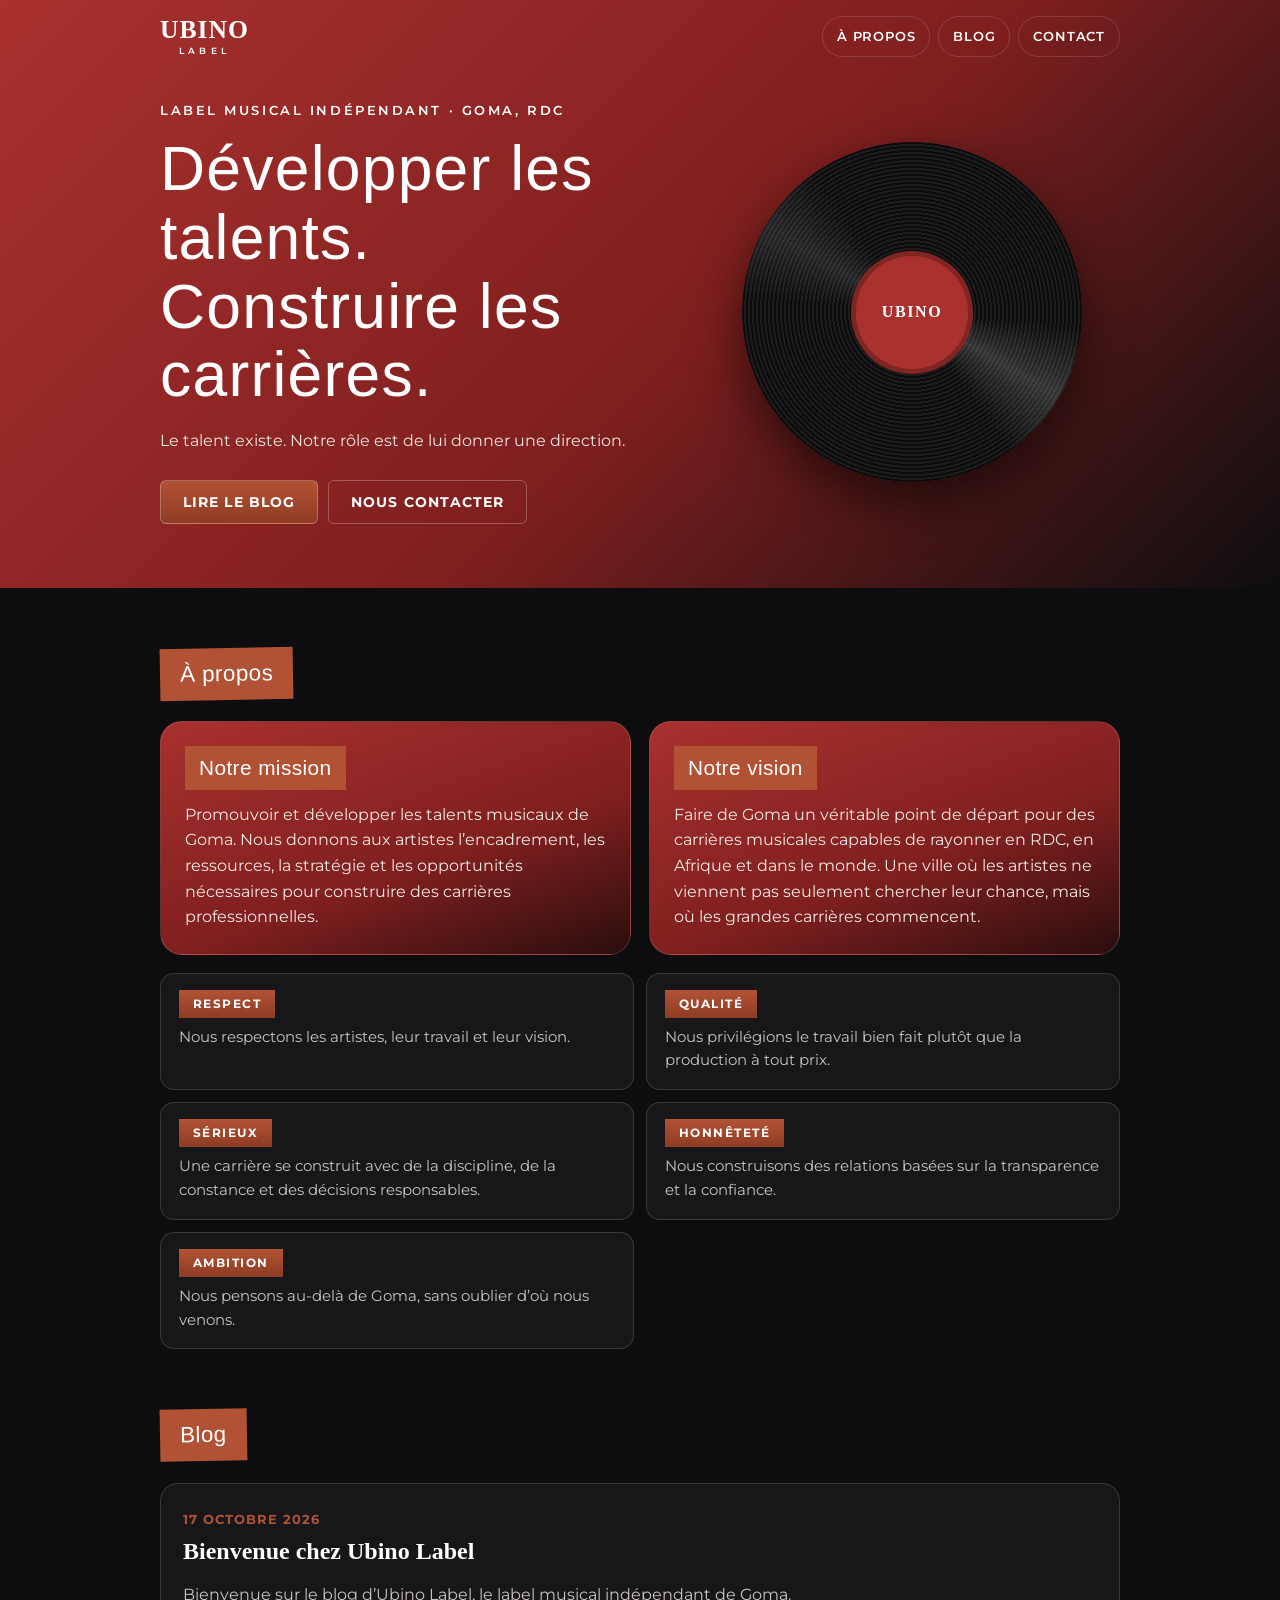
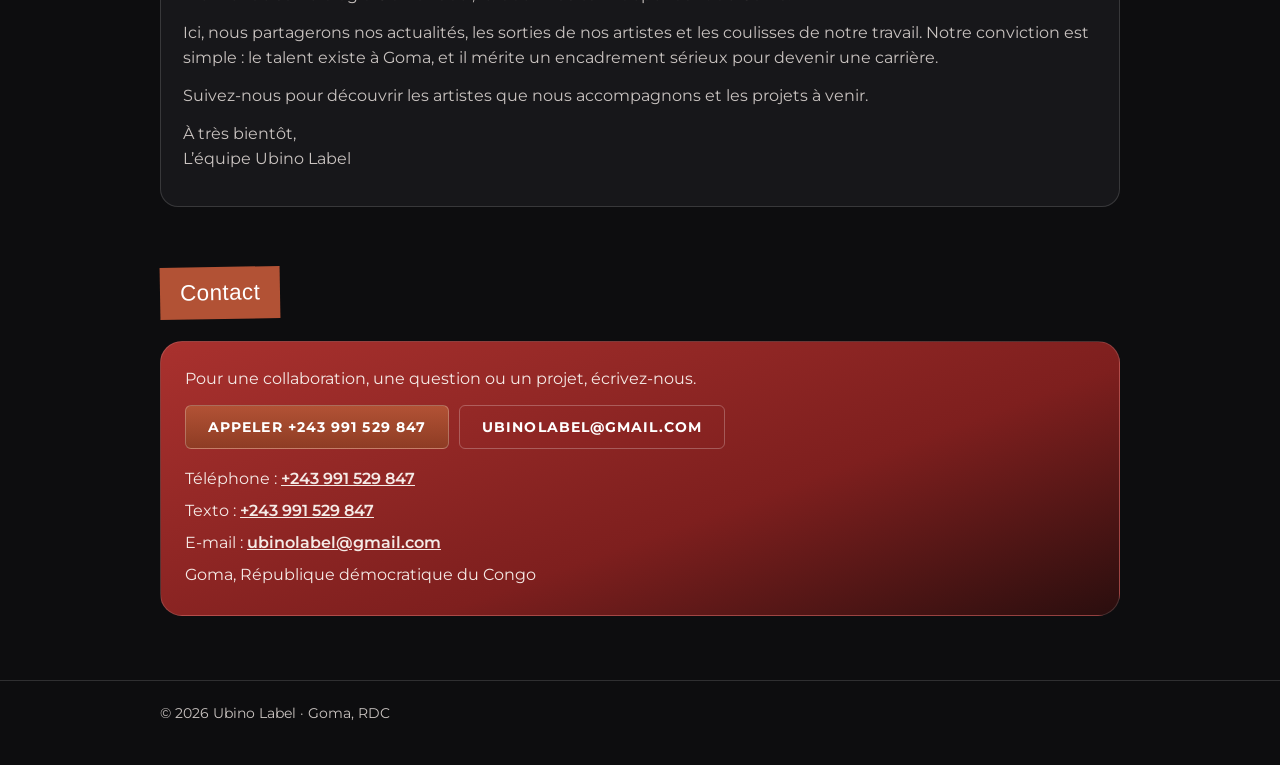
==== index.html @ 779557ee "Add files via upload" ====
<!DOCTYPE html>
<html lang="fr">
<head>
<meta charset="utf-8">
<meta name="viewport" content="width=device-width, initial-scale=1">
<title>Ubino Label — Label musical indépendant à Goma</title>
<meta name="description" content="Ubino Label, label musical indépendant à Goma, RDC. Développer les talents. Construire les carrières.">
<link rel="preconnect" href="https://fonts.googleapis.com">
<link href="https://fonts.googleapis.com/css2?family=Permanent+Marker&family=Montserrat:wght@400;600;700&display=swap" rel="stylesheet">
<style>
:root{
  --black:#0D0D0F; --panel:#17171A; --red:#A9312E; --red2:#7E1F1E; --rust:#B25235; --rust2:#8E3C24;
  --ink:#FFFFFF; --muted:#C9C3C0; --line:rgba(255,255,255,.14);
  color-scheme:dark;
}
*,*::before,*::after{box-sizing:border-box}
html{scroll-behavior:smooth;background:var(--black)}
body{margin:0;background:var(--black);color:var(--ink);font-family:Montserrat,system-ui,-apple-system,"Segoe UI",sans-serif;line-height:1.6;-webkit-text-size-adjust:100%}
a{color:inherit}
a:focus-visible,button:focus-visible{outline:3px solid #fff;outline-offset:3px}
.wrap{max-width:1000px;margin:0 auto;padding:0 20px}
.brush{font-family:"Permanent Marker","Segoe Print",Impact,sans-serif;font-weight:400;letter-spacing:.02em}

/* Navigation */
.top{display:flex;flex-wrap:wrap;align-items:center;gap:10px 20px;padding:16px 0}
.logo{font-family:Georgia,"Times New Roman",serif;font-weight:700;font-size:1.6rem;letter-spacing:.04em;text-decoration:none;line-height:1}
.logo small{display:block;font:600 .55rem Montserrat,sans-serif;letter-spacing:.5em;text-align:center;margin-top:3px}
.nav{display:flex;gap:8px;margin-left:auto;overflow-x:auto}
.nav a{white-space:nowrap;text-decoration:none;font-size:.82rem;font-weight:600;letter-spacing:.06em;text-transform:uppercase;padding:9px 14px;border-radius:999px;border:1px solid var(--line)}

/* Accueil */
.hero{background:linear-gradient(135deg,var(--red) 0%,var(--red2) 55%,var(--black) 100%)}
.hero .grid{display:grid;gap:36px;align-items:center;padding:28px 0 64px}
@media (min-width:820px){.hero .grid{grid-template-columns:1.1fr .9fr}}
.kicker{font-size:.8rem;font-weight:600;letter-spacing:.2em;text-transform:uppercase;margin:0 0 14px}
.hero h1{font-size:clamp(2.2rem,8vw,3.9rem);line-height:1.1;margin:0 0 18px}
.hero p.lead{max-width:44ch;color:#F3E6E2;margin:0 0 26px}
.row{display:flex;flex-wrap:wrap;gap:10px}
.btn{display:inline-block;text-decoration:none;font:700 .85rem Montserrat,sans-serif;letter-spacing:.08em;text-transform:uppercase;padding:13px 22px;border-radius:6px;background:linear-gradient(180deg,var(--rust),var(--rust2));color:#fff;border:1px solid rgba(255,255,255,.25)}
.btn.ghost{background:transparent}
.disc{position:relative;width:min(76vw,340px);aspect-ratio:1;border-radius:50%;margin:0 auto;
  background:repeating-radial-gradient(circle,#0b0b0c 0 2px,#1c1c1f 2px 4px);box-shadow:0 20px 50px rgba(0,0,0,.55)}
.disc::before{content:"";position:absolute;inset:0;border-radius:50%;background:conic-gradient(from 30deg,transparent 0 18%,rgba(255,255,255,.16) 25%,transparent 32% 68%,rgba(255,255,255,.1) 75%,transparent 82%)}
.disc::after{content:"UBINO";position:absolute;left:32%;top:32%;width:36%;height:36%;border-radius:50%;background:var(--red);display:flex;align-items:center;justify-content:center;font:700 clamp(.7rem,3vw,1rem) Georgia,serif;letter-spacing:.1em;box-shadow:inset 0 0 0 5px rgba(0,0,0,.25)}
@media (prefers-reduced-motion:no-preference){.disc{animation:spin 18s linear infinite}}
@keyframes spin{to{transform:rotate(360deg)}}

/* Sections */
section{padding:60px 0 0}
.tag{display:inline-block;background:var(--rust);padding:8px 20px;font-size:1.4rem;margin:0 0 22px;transform:rotate(-1deg)}
.two{display:grid;gap:18px}
@media (min-width:820px){.two{grid-template-columns:1fr 1fr}}
.card{background:linear-gradient(160deg,var(--red) 0%,var(--red2) 60%,#2a0e0e 100%);border-radius:22px;padding:24px;border:1px solid var(--line)}
.card h3{margin:0 0 12px;font-size:1.3rem;display:inline-block;background:var(--rust);padding:5px 14px}
.card p{margin:0;color:#F5EAE6}
.values{display:grid;gap:12px;margin-top:18px}
@media (min-width:700px){.values{grid-template-columns:1fr 1fr}}
.val{background:var(--panel);border:1px solid var(--line);border-radius:14px;padding:16px 18px}
.val b{display:inline-block;background:linear-gradient(180deg,var(--rust),var(--rust2));padding:4px 14px;font-size:.78rem;letter-spacing:.12em;text-transform:uppercase;margin-bottom:8px}
.val p{margin:0;color:var(--muted);font-size:.93rem}

/* Blog */
.posts{display:grid;gap:16px}
.post{background:var(--panel);border:1px solid var(--line);border-radius:18px;padding:22px}
.post h3{margin:0 0 4px;font-family:Georgia,"Times New Roman",serif;font-size:1.5rem}
.post time{font-size:.8rem;color:var(--rust);font-weight:700;letter-spacing:.08em;text-transform:uppercase}
.post .body{margin-top:12px;color:var(--muted);white-space:pre-line}
.post .body p{margin:0 0 12px}

/* Contact */
.contact .card{display:grid;gap:14px}
.contact p{margin:0}
.links{line-height:2}
.links a{font-weight:600;text-decoration:underline}
footer{margin-top:64px;border-top:1px solid var(--line);padding:22px 0 40px;color:var(--muted);font-size:.85rem}
</style>
</head>
<body>

<div class="hero" id="accueil">
  <div class="wrap">
    <header class="top">
      <a class="logo" href="#accueil">UBINO<small>LABEL</small></a>
      <nav class="nav" aria-label="Navigation">
        <a href="#apropos">À propos</a>
        <a href="#blog">Blog</a>
        <a href="#contact">Contact</a>
      </nav>
    </header>
    <div class="grid">
      <div>
        <p class="kicker">Label musical indépendant · Goma, RDC</p>
        <h1 class="brush">Développer les talents. Construire les carrières.</h1>
        <p class="lead">Le talent existe. Notre rôle est de lui donner une direction.</p>
        <div class="row">
          <a class="btn" href="#blog">Lire le blog</a>
          <a class="btn ghost" href="#contact">Nous contacter</a>
        </div>
      </div>
      <div class="disc" role="img" aria-label="Disque vinyle Ubino"></div>
    </div>
  </div>
</div>

<main class="wrap">
  <section id="apropos">
    <h2 class="tag brush">À propos</h2>
    <div class="two">
      <div class="card">
        <h3 class="brush">Notre mission</h3>
        <p>Promouvoir et développer les talents musicaux de Goma. Nous donnons aux artistes l’encadrement, les ressources, la stratégie et les opportunités nécessaires pour construire des carrières professionnelles.</p>
      </div>
      <div class="card">
        <h3 class="brush">Notre vision</h3>
        <p>Faire de Goma un véritable point de départ pour des carrières musicales capables de rayonner en RDC, en Afrique et dans le monde. Une ville où les artistes ne viennent pas seulement chercher leur chance, mais où les grandes carrières commencent.</p>
      </div>
    </div>
    <div class="values">
      <div class="val"><b>Respect</b><p>Nous respectons les artistes, leur travail et leur vision.</p></div>
      <div class="val"><b>Qualité</b><p>Nous privilégions le travail bien fait plutôt que la production à tout prix.</p></div>
      <div class="val"><b>Sérieux</b><p>Une carrière se construit avec de la discipline, de la constance et des décisions responsables.</p></div>
      <div class="val"><b>Honnêteté</b><p>Nous construisons des relations basées sur la transparence et la confiance.</p></div>
      <div class="val"><b>Ambition</b><p>Nous pensons au-delà de Goma, sans oublier d’où nous venons.</p></div>
    </div>
  </section>

  <section id="blog">
    <h2 class="tag brush">Blog</h2>
    <div class="posts" id="posts"></div>
  </section>

  <section id="contact" class="contact">
    <h2 class="tag brush">Contact</h2>
    <div class="card">
      <p>Pour une collaboration, une question ou un projet, écrivez-nous.</p>
      <div class="row">
        <a class="btn" id="tel" href="#">Appeler</a>
        <a class="btn ghost" id="mail" href="#">E-mail</a>
      </div>
      <p class="links">
        Téléphone : <a id="tel2" href="#"></a><br>
        Texto : <a id="sms" href="#"></a><br>
        E-mail : <a id="mail2" href="#"></a><br>
        <span id="info"></span>
      </p>
    </div>
  </section>
</main>

<footer>
  <div class="wrap">© 2026 Ubino Label · Goma, RDC</div>
</footer>

<script>
/* ===== À MODIFIER : contacts et articles du blog ===== */
var PHONE_DISPLAY = "+243 991 529 847";
var PHONE_LINK = "+243991529847";
var EMAIL = "ubinolabel@gmail.com";

/* Pour ajouter un article, copiez un bloc { ... } et placez-le en PREMIER dans la liste.
   Séparez les paragraphes par une ligne vide (\n\n). */
var POSTS = [
  {
    title: "Bienvenue chez Ubino Label",
    date: "17 octobre 2026",
    text: "Bienvenue sur le blog d’Ubino Label, le label musical indépendant de Goma.\n\nIci, nous partagerons nos actualités, les sorties de nos artistes et les coulisses de notre travail. Notre conviction est simple : le talent existe à Goma, et il mérite un encadrement sérieux pour devenir une carrière.\n\nSuivez-nous pour découvrir les artistes que nous accompagnons et les projets à venir.\n\nÀ très bientôt,\nL’équipe Ubino Label"
  }
];
/* ====================================================== */

function el(tag, cls, text){ var e = document.createElement(tag); if (cls) e.className = cls; if (text !== undefined) e.textContent = text; return e; }

var box = document.getElementById("posts");
POSTS.forEach(function(p){
  var a = el("article", "post");
  a.append(el("time", "", p.date), el("h3", "", p.title));
  var b = el("div", "body");
  p.text.split("\n\n").forEach(function(par){ b.appendChild(el("p", "", par)); });
  a.appendChild(b);
  box.appendChild(a);
});

var tel = document.getElementById("tel");
tel.href = "tel:" + PHONE_LINK; tel.textContent = "Appeler " + PHONE_DISPLAY;
var mail = document.getElementById("mail");
mail.href = "mailto:" + EMAIL; mail.textContent = EMAIL;
var tel2 = document.getElementById("tel2"); tel2.href = "tel:" + PHONE_LINK; tel2.textContent = PHONE_DISPLAY;
var sms = document.getElementById("sms"); sms.href = "sms:" + PHONE_LINK; sms.textContent = PHONE_DISPLAY;
var mail2 = document.getElementById("mail2"); mail2.href = "mailto:" + EMAIL; mail2.textContent = EMAIL;
document.getElementById("info").textContent = "Goma, République démocratique du Congo";
</script>
</body>
</html>
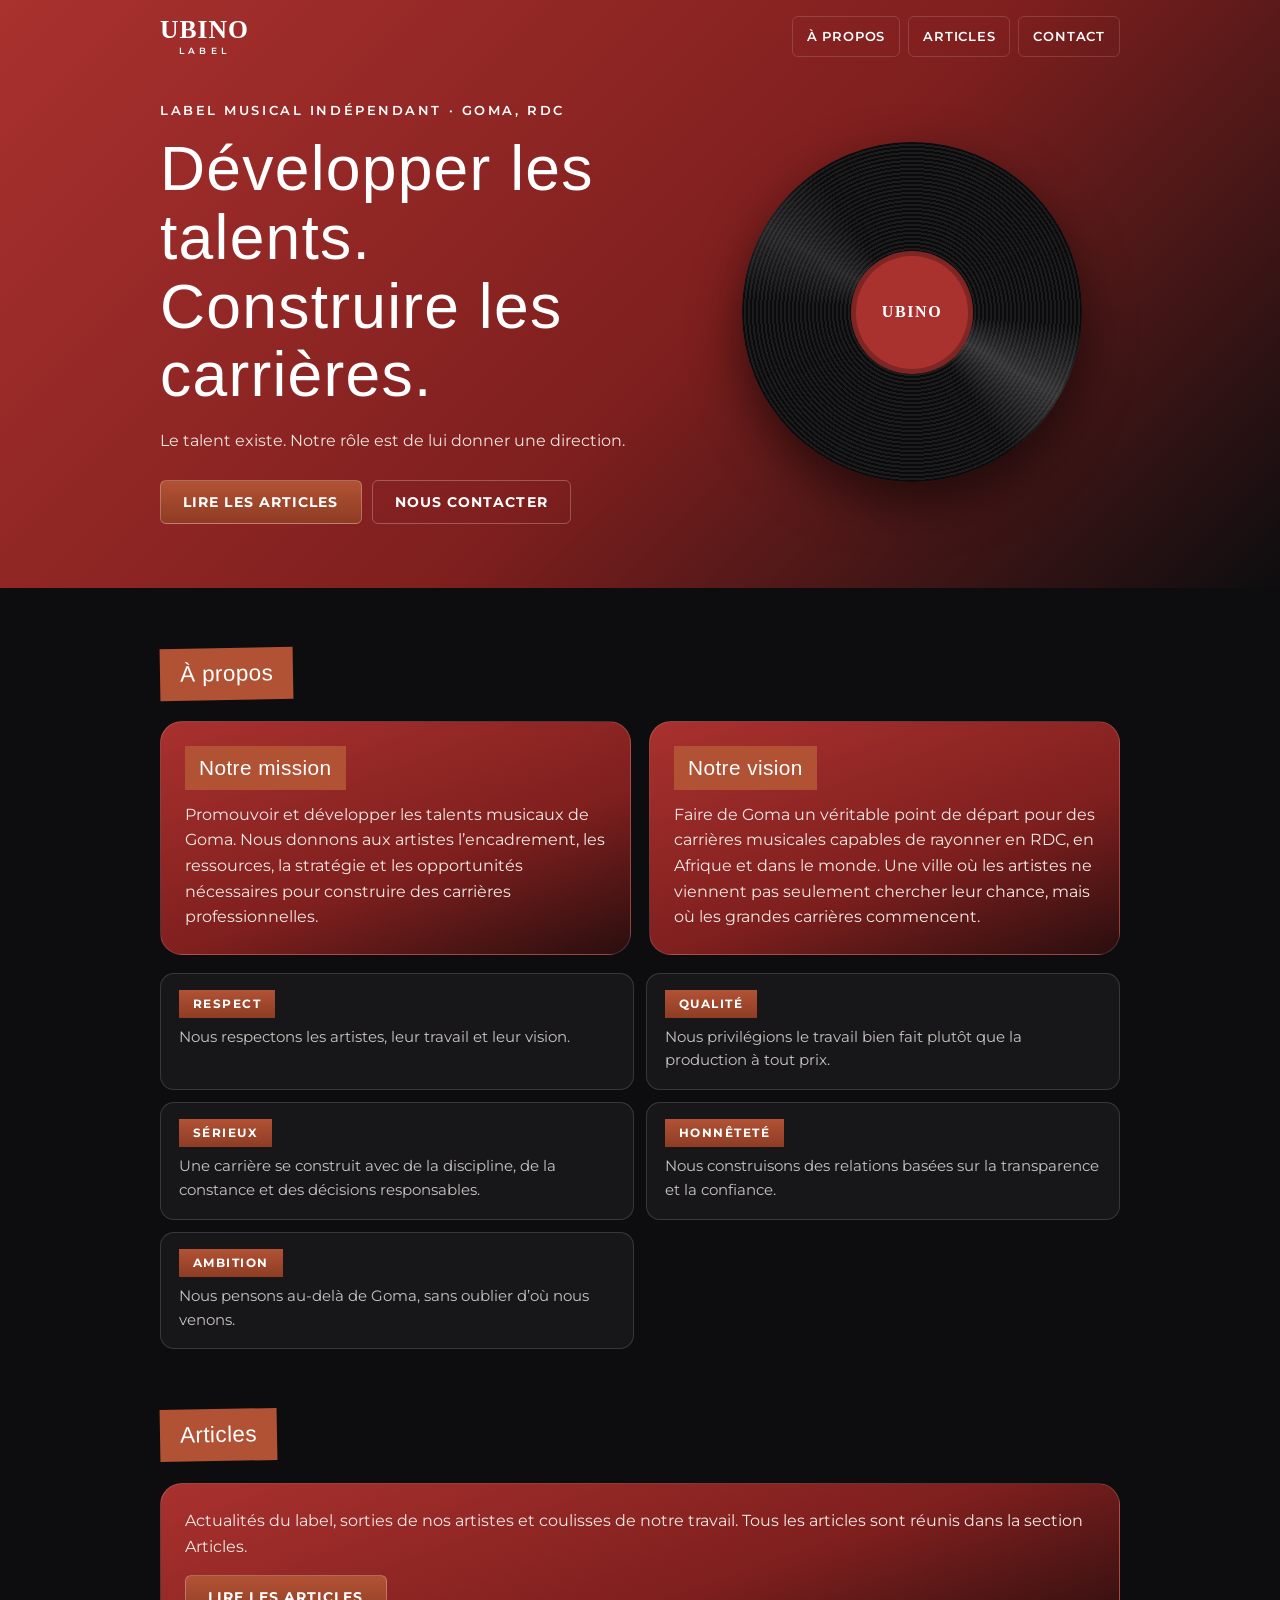
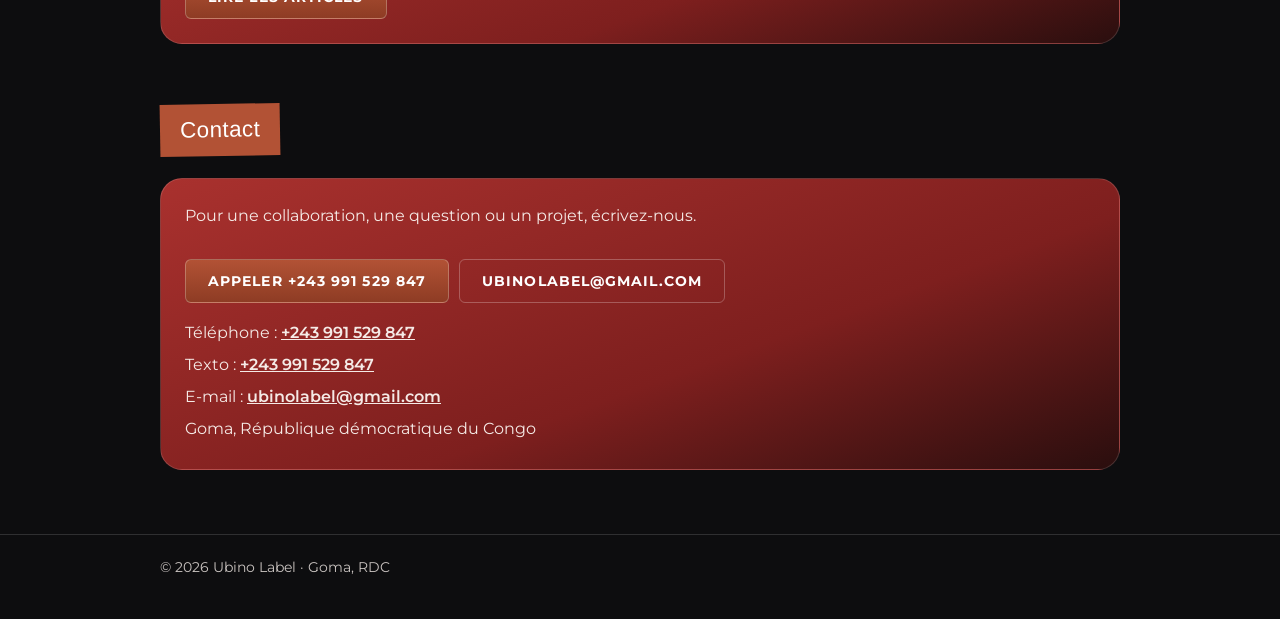
==== commit 93345314: "Create index.html" ====
--- a/index.html
+++ b/index.html
@@ -3,87 +3,21 @@
 <head>
 <meta charset="utf-8">
 <meta name="viewport" content="width=device-width, initial-scale=1">
-<title>Ubino Label — Label musical indépendant à Goma</title>
+<title>Ubino Label, label musical indépendant à Goma</title>
 <meta name="description" content="Ubino Label, label musical indépendant à Goma, RDC. Développer les talents. Construire les carrières.">
 <link rel="preconnect" href="https://fonts.googleapis.com">
 <link href="https://fonts.googleapis.com/css2?family=Permanent+Marker&family=Montserrat:wght@400;600;700&display=swap" rel="stylesheet">
-<style>
-:root{
-  --black:#0D0D0F; --panel:#17171A; --red:#A9312E; --red2:#7E1F1E; --rust:#B25235; --rust2:#8E3C24;
-  --ink:#FFFFFF; --muted:#C9C3C0; --line:rgba(255,255,255,.14);
-  color-scheme:dark;
-}
-*,*::before,*::after{box-sizing:border-box}
-html{scroll-behavior:smooth;background:var(--black)}
-body{margin:0;background:var(--black);color:var(--ink);font-family:Montserrat,system-ui,-apple-system,"Segoe UI",sans-serif;line-height:1.6;-webkit-text-size-adjust:100%}
-a{color:inherit}
-a:focus-visible,button:focus-visible{outline:3px solid #fff;outline-offset:3px}
-.wrap{max-width:1000px;margin:0 auto;padding:0 20px}
-.brush{font-family:"Permanent Marker","Segoe Print",Impact,sans-serif;font-weight:400;letter-spacing:.02em}
-
-/* Navigation */
-.top{display:flex;flex-wrap:wrap;align-items:center;gap:10px 20px;padding:16px 0}
-.logo{font-family:Georgia,"Times New Roman",serif;font-weight:700;font-size:1.6rem;letter-spacing:.04em;text-decoration:none;line-height:1}
-.logo small{display:block;font:600 .55rem Montserrat,sans-serif;letter-spacing:.5em;text-align:center;margin-top:3px}
-.nav{display:flex;gap:8px;margin-left:auto;overflow-x:auto}
-.nav a{white-space:nowrap;text-decoration:none;font-size:.82rem;font-weight:600;letter-spacing:.06em;text-transform:uppercase;padding:9px 14px;border-radius:999px;border:1px solid var(--line)}
-
-/* Accueil */
-.hero{background:linear-gradient(135deg,var(--red) 0%,var(--red2) 55%,var(--black) 100%)}
-.hero .grid{display:grid;gap:36px;align-items:center;padding:28px 0 64px}
-@media (min-width:820px){.hero .grid{grid-template-columns:1.1fr .9fr}}
-.kicker{font-size:.8rem;font-weight:600;letter-spacing:.2em;text-transform:uppercase;margin:0 0 14px}
-.hero h1{font-size:clamp(2.2rem,8vw,3.9rem);line-height:1.1;margin:0 0 18px}
-.hero p.lead{max-width:44ch;color:#F3E6E2;margin:0 0 26px}
-.row{display:flex;flex-wrap:wrap;gap:10px}
-.btn{display:inline-block;text-decoration:none;font:700 .85rem Montserrat,sans-serif;letter-spacing:.08em;text-transform:uppercase;padding:13px 22px;border-radius:6px;background:linear-gradient(180deg,var(--rust),var(--rust2));color:#fff;border:1px solid rgba(255,255,255,.25)}
-.btn.ghost{background:transparent}
-.disc{position:relative;width:min(76vw,340px);aspect-ratio:1;border-radius:50%;margin:0 auto;
-  background:repeating-radial-gradient(circle,#0b0b0c 0 2px,#1c1c1f 2px 4px);box-shadow:0 20px 50px rgba(0,0,0,.55)}
-.disc::before{content:"";position:absolute;inset:0;border-radius:50%;background:conic-gradient(from 30deg,transparent 0 18%,rgba(255,255,255,.16) 25%,transparent 32% 68%,rgba(255,255,255,.1) 75%,transparent 82%)}
-.disc::after{content:"UBINO";position:absolute;left:32%;top:32%;width:36%;height:36%;border-radius:50%;background:var(--red);display:flex;align-items:center;justify-content:center;font:700 clamp(.7rem,3vw,1rem) Georgia,serif;letter-spacing:.1em;box-shadow:inset 0 0 0 5px rgba(0,0,0,.25)}
-@media (prefers-reduced-motion:no-preference){.disc{animation:spin 18s linear infinite}}
-@keyframes spin{to{transform:rotate(360deg)}}
-
-/* Sections */
-section{padding:60px 0 0}
-.tag{display:inline-block;background:var(--rust);padding:8px 20px;font-size:1.4rem;margin:0 0 22px;transform:rotate(-1deg)}
-.two{display:grid;gap:18px}
-@media (min-width:820px){.two{grid-template-columns:1fr 1fr}}
-.card{background:linear-gradient(160deg,var(--red) 0%,var(--red2) 60%,#2a0e0e 100%);border-radius:22px;padding:24px;border:1px solid var(--line)}
-.card h3{margin:0 0 12px;font-size:1.3rem;display:inline-block;background:var(--rust);padding:5px 14px}
-.card p{margin:0;color:#F5EAE6}
-.values{display:grid;gap:12px;margin-top:18px}
-@media (min-width:700px){.values{grid-template-columns:1fr 1fr}}
-.val{background:var(--panel);border:1px solid var(--line);border-radius:14px;padding:16px 18px}
-.val b{display:inline-block;background:linear-gradient(180deg,var(--rust),var(--rust2));padding:4px 14px;font-size:.78rem;letter-spacing:.12em;text-transform:uppercase;margin-bottom:8px}
-.val p{margin:0;color:var(--muted);font-size:.93rem}
-
-/* Blog */
-.posts{display:grid;gap:16px}
-.post{background:var(--panel);border:1px solid var(--line);border-radius:18px;padding:22px}
-.post h3{margin:0 0 4px;font-family:Georgia,"Times New Roman",serif;font-size:1.5rem}
-.post time{font-size:.8rem;color:var(--rust);font-weight:700;letter-spacing:.08em;text-transform:uppercase}
-.post .body{margin-top:12px;color:var(--muted);white-space:pre-line}
-.post .body p{margin:0 0 12px}
-
-/* Contact */
-.contact .card{display:grid;gap:14px}
-.contact p{margin:0}
-.links{line-height:2}
-.links a{font-weight:600;text-decoration:underline}
-footer{margin-top:64px;border-top:1px solid var(--line);padding:22px 0 40px;color:var(--muted);font-size:.85rem}
-</style>
+<link rel="stylesheet" href="style.css">
 </head>
 <body>
 
 <div class="hero" id="accueil">
   <div class="wrap">
     <header class="top">
-      <a class="logo" href="#accueil">UBINO<small>LABEL</small></a>
+      <a class="logo" href="index.html">UBINO<small>LABEL</small></a>
       <nav class="nav" aria-label="Navigation">
         <a href="#apropos">À propos</a>
-        <a href="#blog">Blog</a>
+        <a href="articles.html">Articles</a>
         <a href="#contact">Contact</a>
       </nav>
     </header>
@@ -93,7 +27,7 @@
         <h1 class="brush">Développer les talents. Construire les carrières.</h1>
         <p class="lead">Le talent existe. Notre rôle est de lui donner une direction.</p>
         <div class="row">
-          <a class="btn" href="#blog">Lire le blog</a>
+          <a class="btn" href="articles.html">Lire les articles</a>
           <a class="btn ghost" href="#contact">Nous contacter</a>
         </div>
       </div>
@@ -124,9 +58,12 @@
     </div>
   </section>
 
-  <section id="blog">
-    <h2 class="tag brush">Blog</h2>
-    <div class="posts" id="posts"></div>
+  <section id="articles">
+    <h2 class="tag brush">Articles</h2>
+    <div class="card">
+      <p>Actualités du label, sorties de nos artistes et coulisses de notre travail. Tous les articles sont réunis dans la section Articles.</p>
+      <a class="btn" href="articles.html">Lire les articles</a>
+    </div>
   </section>
 
   <section id="contact" class="contact">
@@ -152,34 +89,11 @@
 </footer>
 
 <script>
-/* ===== À MODIFIER : contacts et articles du blog ===== */
+/* ===== À MODIFIER : contacts ===== */
 var PHONE_DISPLAY = "+243 991 529 847";
 var PHONE_LINK = "+243991529847";
 var EMAIL = "ubinolabel@gmail.com";
-
-/* Pour ajouter un article, copiez un bloc { ... } et placez-le en PREMIER dans la liste.
-   Séparez les paragraphes par une ligne vide (\n\n). */
-var POSTS = [
-  {
-    title: "Bienvenue chez Ubino Label",
-    date: "17 octobre 2026",
-    text: "Bienvenue sur le blog d’Ubino Label, le label musical indépendant de Goma.\n\nIci, nous partagerons nos actualités, les sorties de nos artistes et les coulisses de notre travail. Notre conviction est simple : le talent existe à Goma, et il mérite un encadrement sérieux pour devenir une carrière.\n\nSuivez-nous pour découvrir les artistes que nous accompagnons et les projets à venir.\n\nÀ très bientôt,\nL’équipe Ubino Label"
-  }
-];
-/* ====================================================== */
-
-function el(tag, cls, text){ var e = document.createElement(tag); if (cls) e.className = cls; if (text !== undefined) e.textContent = text; return e; }
-
-var box = document.getElementById("posts");
-POSTS.forEach(function(p){
-  var a = el("article", "post");
-  a.append(el("time", "", p.date), el("h3", "", p.title));
-  var b = el("div", "body");
-  p.text.split("\n\n").forEach(function(par){ b.appendChild(el("p", "", par)); });
-  a.appendChild(b);
-  box.appendChild(a);
-});
-
+/* ================================= */
 var tel = document.getElementById("tel");
 tel.href = "tel:" + PHONE_LINK; tel.textContent = "Appeler " + PHONE_DISPLAY;
 var mail = document.getElementById("mail");
--- a/style.css
+++ b/style.css
@@ -0,0 +1,74 @@
+:root{
+  --black:#0D0D0F; --panel:#17171A; --red:#A9312E; --red2:#7E1F1E; --rust:#B25235; --rust2:#8E3C24;
+  --ink:#FFFFFF; --muted:#C9C3C0; --line:rgba(255,255,255,.14);
+  color-scheme:dark;
+}
+*,*::before,*::after{box-sizing:border-box}
+html{scroll-behavior:smooth;background:var(--black)}
+body{margin:0;background:var(--black);color:var(--ink);font-family:Montserrat,system-ui,-apple-system,"Segoe UI",sans-serif;line-height:1.6;-webkit-text-size-adjust:100%}
+a{color:inherit}
+a:focus-visible,button:focus-visible{outline:3px solid #fff;outline-offset:3px}
+.wrap{max-width:1000px;margin:0 auto;padding:0 20px}
+.brush{font-family:"Permanent Marker","Segoe Print",Impact,sans-serif;font-weight:400;letter-spacing:.02em}
+
+.top{display:flex;flex-wrap:wrap;align-items:center;gap:10px 20px;padding:16px 0}
+.logo{font-family:Georgia,"Times New Roman",serif;font-weight:700;font-size:1.6rem;letter-spacing:.04em;text-decoration:none;line-height:1}
+.logo small{display:block;font:600 .55rem Montserrat,sans-serif;letter-spacing:.5em;text-align:center;margin-top:3px}
+.nav{display:flex;gap:8px;margin-left:auto;overflow-x:auto}
+.nav a{white-space:nowrap;text-decoration:none;font-size:.82rem;font-weight:600;letter-spacing:.06em;text-transform:uppercase;padding:9px 14px;border-radius:6px;border:1px solid var(--line)}
+
+.hero{background:linear-gradient(135deg,var(--red) 0%,var(--red2) 55%,var(--black) 100%)}
+.hero.compact{padding-bottom:8px}
+.hero .grid{display:grid;gap:36px;align-items:center;padding:28px 0 64px}
+@media (min-width:820px){.hero .grid{grid-template-columns:1.1fr .9fr}}
+.kicker{font-size:.8rem;font-weight:600;letter-spacing:.2em;text-transform:uppercase;margin:0 0 14px}
+.hero h1{font-size:clamp(2.2rem,8vw,3.9rem);line-height:1.1;margin:0 0 18px}
+.hero p.lead{max-width:44ch;color:#F3E6E2;margin:0 0 26px}
+.row{display:flex;flex-wrap:wrap;gap:10px}
+.btn{display:inline-block;text-decoration:none;font:700 .85rem Montserrat,sans-serif;letter-spacing:.08em;text-transform:uppercase;padding:13px 22px;border-radius:6px;background:linear-gradient(180deg,var(--rust),var(--rust2));color:#fff;border:1px solid rgba(255,255,255,.25)}
+.btn.ghost{background:transparent}
+.disc{position:relative;width:min(76vw,340px);aspect-ratio:1;border-radius:50%;margin:0 auto;background:repeating-radial-gradient(circle,#0b0b0c 0 2px,#1c1c1f 2px 4px);box-shadow:0 20px 50px rgba(0,0,0,.55)}
+.disc::before{content:"";position:absolute;inset:0;border-radius:50%;background:conic-gradient(from 30deg,transparent 0 18%,rgba(255,255,255,.16) 25%,transparent 32% 68%,rgba(255,255,255,.1) 75%,transparent 82%)}
+.disc::after{content:"UBINO";position:absolute;left:32%;top:32%;width:36%;height:36%;border-radius:50%;background:var(--red);display:flex;align-items:center;justify-content:center;font:700 clamp(.7rem,3vw,1rem) Georgia,serif;letter-spacing:.1em;box-shadow:inset 0 0 0 5px rgba(0,0,0,.25)}
+@media (prefers-reduced-motion:no-preference){.disc{animation:spin 18s linear infinite}}
+@keyframes spin{to{transform:rotate(360deg)}}
+
+section{padding:60px 0 0}
+.tag{display:inline-block;background:var(--rust);padding:8px 20px;font-size:1.4rem;margin:0 0 22px;transform:rotate(-1deg)}
+.two{display:grid;gap:18px}
+@media (min-width:820px){.two{grid-template-columns:1fr 1fr}}
+.card{background:linear-gradient(160deg,var(--red) 0%,var(--red2) 60%,#2a0e0e 100%);border-radius:22px;padding:24px;border:1px solid var(--line)}
+.card h3{margin:0 0 12px;font-size:1.3rem;display:inline-block;background:var(--rust);padding:5px 14px}
+.card p{margin:0;color:#F5EAE6}
+.card .btn{margin-top:16px}
+.values{display:grid;gap:12px;margin-top:18px}
+@media (min-width:700px){.values{grid-template-columns:1fr 1fr}}
+.val{background:var(--panel);border:1px solid var(--line);border-radius:14px;padding:16px 18px}
+.val b{display:inline-block;background:linear-gradient(180deg,var(--rust),var(--rust2));padding:4px 14px;font-size:.78rem;letter-spacing:.12em;text-transform:uppercase;margin-bottom:8px}
+.val p{margin:0;color:var(--muted);font-size:.93rem}
+
+.contact .card{display:grid;gap:14px}
+.contact p{margin:0}
+.links{line-height:2}
+.links a{font-weight:600;text-decoration:underline}
+footer{margin-top:64px;border-top:1px solid var(--line);padding:22px 0 40px;color:var(--muted);font-size:.85rem}
+
+/* Page Articles */
+.articles-page{padding-top:40px;min-height:60vh}
+.count{color:var(--muted);margin:0 0 18px;font-size:.9rem}
+.list{display:grid;gap:14px}
+.item{display:block;text-decoration:none;background:var(--panel);border:1px solid var(--line);border-radius:14px;padding:18px 20px}
+.item:hover{border-color:var(--rust)}
+.item time,.reader time{font-size:.78rem;color:var(--rust);font-weight:700;letter-spacing:.08em;text-transform:uppercase}
+.item h2{margin:4px 0 6px;font-family:Georgia,"Times New Roman",serif;font-size:1.35rem}
+.item p{margin:0;color:var(--muted);font-size:.93rem}
+.pager{display:flex;flex-wrap:wrap;gap:8px;margin:26px 0 0;align-items:center}
+.pager a,.pager span{min-width:42px;text-align:center;padding:10px 14px;border-radius:6px;border:1px solid var(--line);text-decoration:none;font-weight:600;font-size:.88rem}
+.pager a[aria-current="page"]{background:var(--rust);border-color:var(--rust)}
+.pager .off{opacity:.4}
+.pager .gap{border-color:transparent;min-width:0;padding:10px 4px}
+.back{display:inline-block;margin:0 0 16px;font-weight:600;text-decoration:underline}
+.reader{background:var(--panel);border:1px solid var(--line);border-radius:18px;padding:24px}
+.reader h2{margin:6px 0 16px;font-family:Georgia,"Times New Roman",serif;font-size:clamp(1.6rem,5vw,2.2rem);line-height:1.2}
+.reader .body p{margin:0 0 14px;color:#E7E2DF;line-height:1.75;white-space:pre-line}
+.step{display:flex;flex-wrap:wrap;gap:10px;justify-content:space-between;margin-top:22px}
